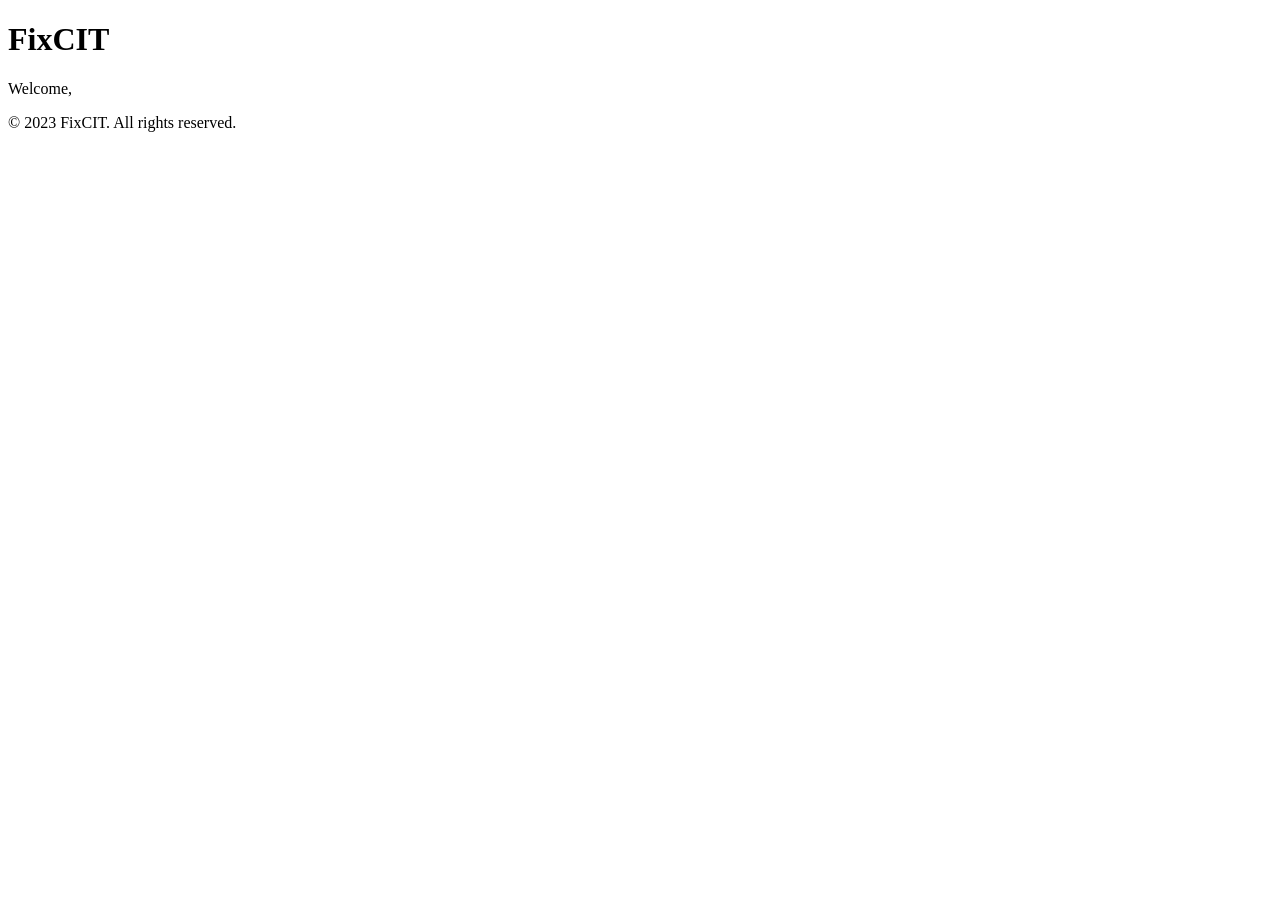
==== index.html @ baab7def "first" ====
<!DOCTYPE html>
<html lang="en">
    <head>
        <meta charset="UTF-8">
        <meta name="viewport" content="width=device-width, initial-scale=1.0">
        <link rel="stylesheet" href="styles.css">
        <title>FixCIT</title>
    </head>
    <body>
        <header>
            <h1>FixCIT</h1>
        </header>
        <main>
            <p>Welcome, </p>
        </main>
        <footer>
            <p>&copy; 2023 FixCIT. All rights reserved.</p>
        </footer>
    </body>
</html>
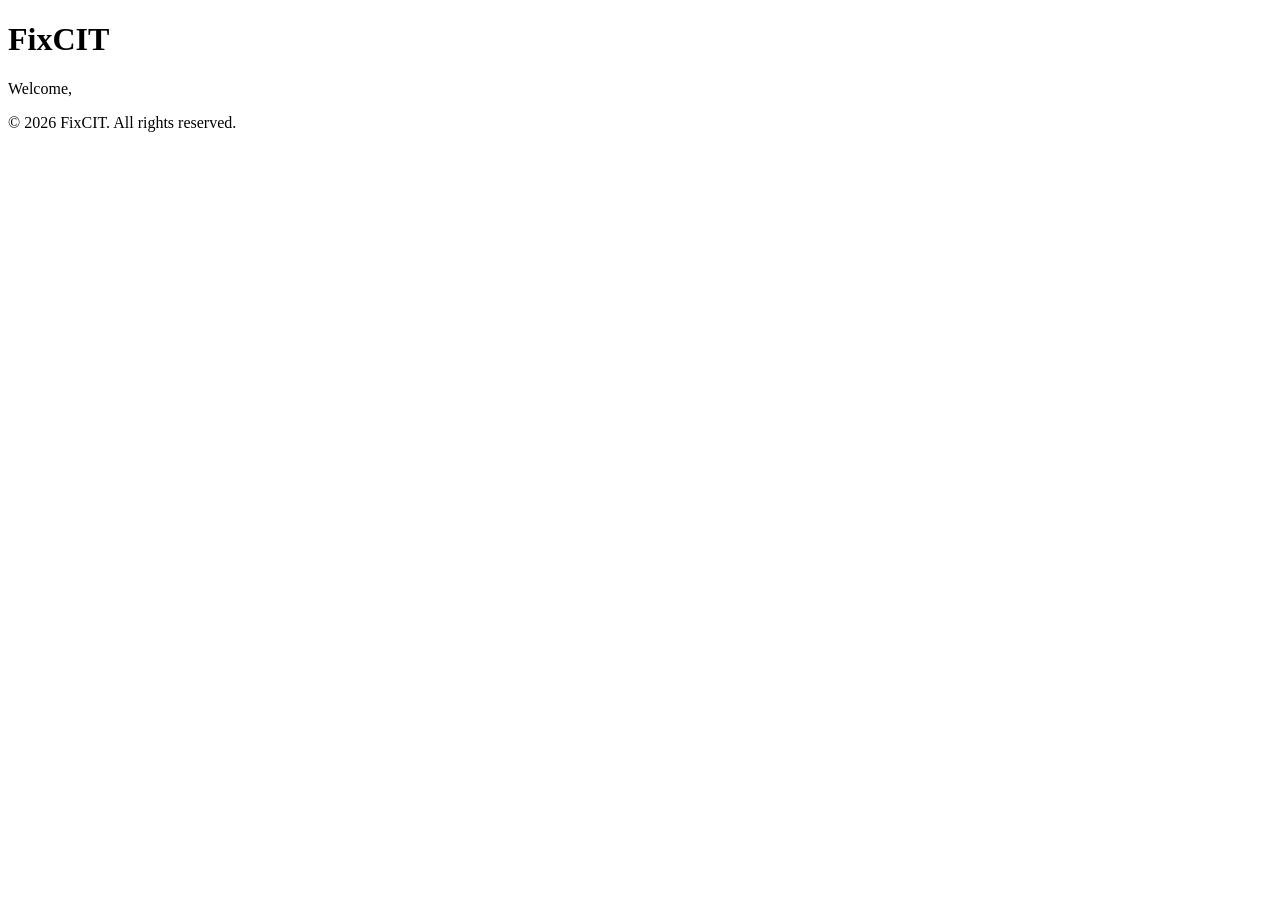
==== commit cb08e0ac: "layout" ====
--- a/index.html
+++ b/index.html
@@ -14,7 +14,7 @@
             <p>Welcome, </p>
         </main>
         <footer>
-            <p>&copy; 2023 FixCIT. All rights reserved.</p>
+            <p>&copy; 2026 FixCIT. All rights reserved.</p>
         </footer>
     </body>
 </html>
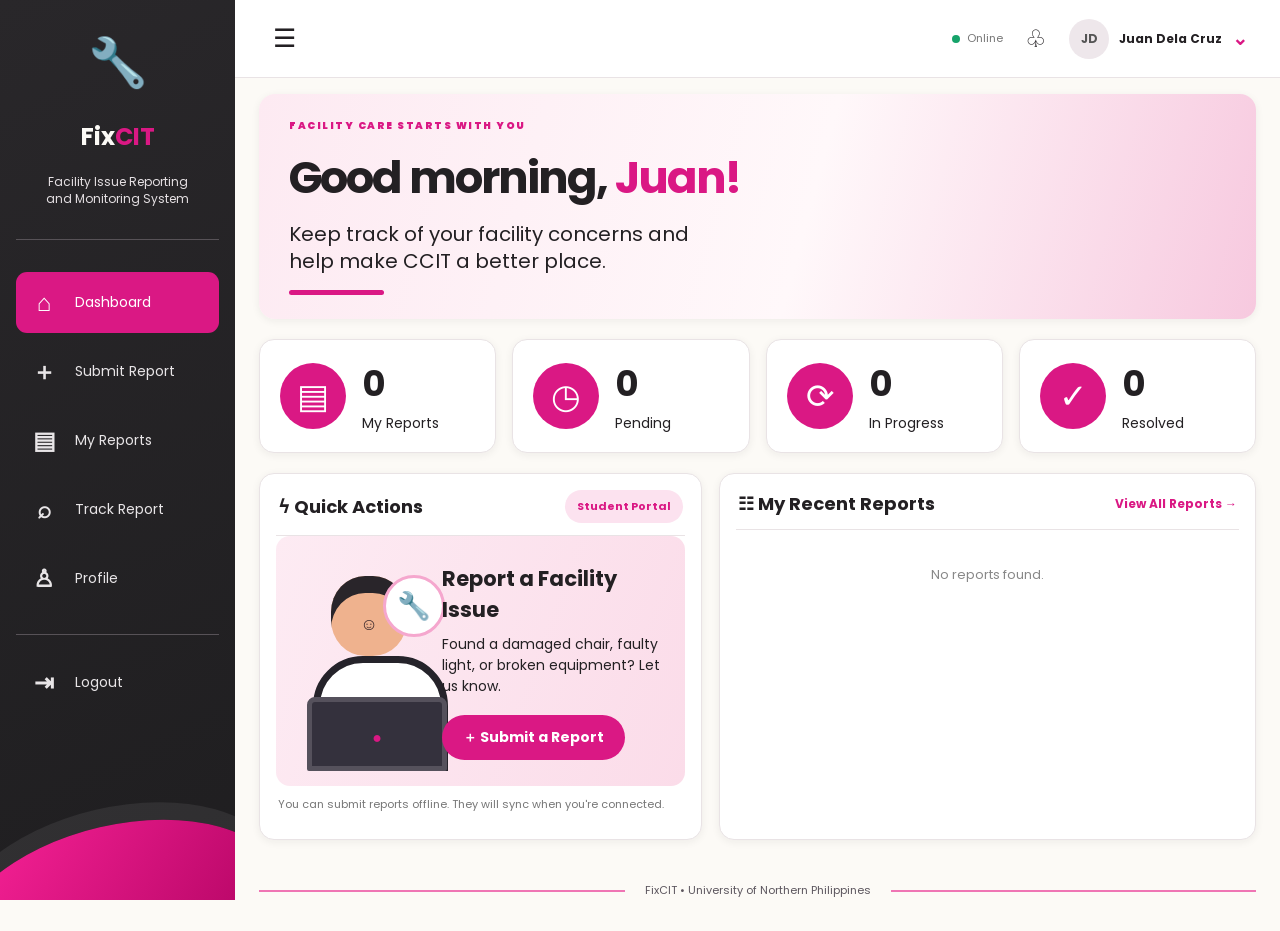
==== commit a7759d1b: "no db, remove ccit in fixcit ccit, and fix ui" ====
--- a/index.html
+++ b/index.html
@@ -3,18 +3,13 @@
     <head>
         <meta charset="UTF-8">
         <meta name="viewport" content="width=device-width, initial-scale=1.0">
+        <link rel="manifest" href="manifest.json">
         <link rel="stylesheet" href="styles.css">
-        <title>FixCIT</title>
+        <meta name="theme-color" content="#da1884">
+        <title>Dashboard | FixCIT</title>
     </head>
-    <body>
-        <header>
-            <h1>FixCIT</h1>
-        </header>
-        <main>
-            <p>Welcome, </p>
-        </main>
-        <footer>
-            <p>&copy; 2026 FixCIT. All rights reserved.</p>
-        </footer>
+    <body data-page="dashboard">
+        <div id="app"></div>
+        <script src="app.js"></script>
     </body>
 </html>
--- a/styles.css
+++ b/styles.css
@@ -0,0 +1,1110 @@
+@font-face {
+    font-family: 'Poppins';
+    src: url('assets/fonts/Poppins-Regular.ttf') format('truetype');
+    font-weight: 400;
+    font-style: normal;
+}
+
+@font-face {
+    font-family: 'Poppins';
+    src: url('assets/fonts/Poppins-Bold.ttf') format('truetype');
+    font-weight: 700;
+    font-style: normal;
+}
+
+@font-face {
+    font-family: 'Poppins';
+    src: url('assets/fonts/Poppins-Black.ttf') format('truetype');
+    font-weight: 900;
+    font-style: normal;
+}
+
+@font-face {
+    font-family: 'Poppins';
+    src: url('assets/fonts/Poppins-Italic.ttf') format('truetype');
+    font-weight: 400;
+    font-style: italic;
+}
+
+:root {
+    --pink:#da1884;
+    --pink-dark:#c80d73;
+    --cream:#fcfaf6;
+    --ink:#232023;
+    --muted:#77727a;
+    --line:#e9e3e5;
+    --soft:#fde8f2;
+    --shadow:0 2px 9px #23202310;
+}
+
+* {
+    box-sizing:border-box;
+}
+
+body {
+    margin:0;
+    background:var(--cream);
+    color:var(--ink);
+    font-family: 'Poppins', sans-serif;
+}
+
+a {
+    color:inherit;
+}
+
+.sidebar {
+    position:fixed;
+    inset:0 auto 0 0;
+    width:235px;
+    background:linear-gradient(155deg,#29272a,#1f1e20);
+    color:#fff;
+    padding:27px 16px;
+    display:flex;
+    flex-direction:column;
+    z-index:5;
+    overflow:hidden;
+}
+
+.brand {
+    text-align:center;
+    padding:0 8px 32px;
+    border-bottom:1px solid #575257;
+    z-index:1;
+}
+
+.brand-mark {
+    font-size:48px;
+}
+
+.brand h1,
+.login-card h1 {
+    color: #fcfaf6;
+    display: inline-flex;
+    gap: 0;
+    letter-spacing: 0;
+    white-space: nowrap;
+}
+
+.brand h1 span,
+.login-card h1 span {
+    color: #da1884;
+}
+
+
+.brand p {
+    font-size:12px;
+    line-height:1.4;
+    color:#e5e0e3;
+    margin:0;
+}
+
+.side-nav {
+    display:grid;
+    gap:8px;
+    margin-top:32px;
+    z-index:1;
+}
+
+.nav-link {
+    display:flex;
+    align-items:center;
+    gap:16px;
+    padding:13px;
+    border-radius:11px;
+    color:#e8e5e7;
+    text-decoration:none;
+    font-size:14px;
+}
+
+.nav-link b {
+    font-size:24px;
+    width:30px;
+    text-align:center;
+}
+
+.nav-link:hover,.nav-link.active {
+    background:var(--pink);
+    color:#fff;
+}
+
+.side-bottom {
+    margin-top:25px;
+    padding-top:17px;
+    border-top:1px solid #575257;
+    z-index:1;
+}
+
+.sidebar-decoration {
+    position:absolute;
+    width:330px;
+    height:180px;
+    bottom:-105px;
+    left:-45px;
+    background:linear-gradient(135deg,#fa2398,#a9005c);
+    border-radius:50% 50% 0 0;
+    transform:rotate(-13deg);
+    box-shadow:0 -18px #ffffff12;
+}
+
+.main-shell {
+    margin-left:235px;
+    min-height:100vh;
+}
+
+.topbar {
+    height:78px;
+    background:#fff;
+    border-bottom:1px solid var(--line);
+    display:flex;
+    align-items:center;
+    justify-content:space-between;
+    padding:0 32px;
+    position:sticky;
+    top:0;
+    z-index:4;
+}
+
+.icon-btn {
+    border:0;
+    background:none;
+    font-size:26px;
+    cursor:pointer;
+    color:var(--ink);
+}
+
+.top-actions {
+    display:flex;
+    align-items:center;
+    gap:22px;
+}
+
+.connection {
+    font-size:11px;
+    color:#777;
+    display:flex;
+    align-items:center;
+    gap:7px;
+}
+
+.connection i {
+    width:8px;
+    height:8px;
+    background:#16a36a;
+    border-radius:50%;
+}
+
+.connection.offline i {
+    background:#d97706;
+}
+
+.bell {
+    font-size:24px;
+}
+
+.user-chip {
+    display:flex;
+    align-items:center;
+    gap:10px;
+    font-size:12px;
+    font-weight:600;
+    text-decoration:none;
+}
+
+.user-chip>b {
+    color:var(--pink);
+    font-size:19px;
+}
+
+.avatar {
+    width:40px;
+    height:40px;
+    border-radius:50%;
+    background:#eee7eb;
+    color:#555;
+    display:grid;
+    place-items:center;
+    font-size:12px;
+}
+
+.content {
+    padding:16px 24px 24px;
+    max-width:1700px;
+    margin:auto;
+}
+
+.hero {
+    height:225px;
+    border-radius:16px;
+    overflow:hidden;
+    position:relative;
+    background:linear-gradient(105deg,#fdeaf2,#fff8fa 55%,#f7c9df);
+    box-shadow:var(--shadow);
+    display:flex;
+    align-items:center;
+    padding:30px;
+    isolation:isolate;
+}
+
+.hero-copy {
+    z-index:2;
+}
+
+.eyebrow {
+    font-size:10px;
+    letter-spacing:1.5px;
+    font-weight:800;
+    color:var(--pink);
+    margin:0 0 10px;
+}
+
+.hero h2 {
+    font-size:clamp(28px,3.5vw,49px);
+    letter-spacing:-2px;
+    margin:0 0 10px;
+}
+
+.hero h2 span {
+    color:var(--pink);
+}
+
+.hero-copy>p:not(.eyebrow) {
+    font-size:20px;
+    line-height:1.35;
+    margin:0;
+}
+
+.hero-line {
+    width:95px;
+    height:5px;
+    border-radius:8px;
+    background:var(--pink);
+    margin-top:15px;
+}
+
+.hero-art {
+    position:absolute;
+    right:0;
+    bottom:0;
+    width:46%;
+    height:100%;
+    background:linear-gradient(145deg,#ffffff30,#23202310);
+    clip-path:polygon(23% 0,100% 0,100% 100%,0 100%);
+}
+
+.campus-building {
+    position:absolute;
+    inset:25px 20px 0 30px;
+    border:8px solid #ffffffb0;
+    background:repeating-linear-gradient(90deg,#ffffffc9 0 7px,transparent 7px 70px),repeating-linear-gradient(0deg,#ffffff90 0 6px,transparent 6px 47px),linear-gradient(135deg,#a9b3b6,#64777c);
+    transform:skewY(-3deg);
+    box-shadow:0 0 30px #c3a8b4;
+}
+
+.campus-building span {
+    position:absolute;
+    top:15%;
+    left:40%;
+    font-size:clamp(22px,3vw,43px);
+    font-weight:800;
+    color:#c51b65;
+    text-shadow:1px 2px #fff;
+}
+
+.stats-grid {
+    display:grid;
+    grid-template-columns:repeat(4,1fr);
+    gap:16px;
+    margin:20px 0;
+}
+
+.stat-card {
+    min-height:112px;
+    background:#fff;
+    border:1px solid var(--line);
+    border-radius:15px;
+    box-shadow:var(--shadow);
+    display:flex;
+    align-items:center;
+    gap:16px;
+    padding:17px 20px;
+}
+
+.stat-icon {
+    width:66px;
+    height:66px;
+    border-radius:50%;
+    background:var(--pink);
+    color:#fff;
+    display:grid;
+    place-items:center;
+    font-size:34px;
+    flex-shrink:0;
+}
+
+.stat-card strong {
+    display:block;
+    font-size:35px;
+}
+
+.stat-card span {
+    font-size:14px;
+}
+
+.dashboard-grid {
+    display:grid;
+    grid-template-columns:.95fr 1.15fr;
+    gap:17px;
+}
+
+.panel {
+    background:#fff;
+    border:1px solid var(--line);
+    border-radius:15px;
+    padding:16px;
+    box-shadow:var(--shadow);
+    min-width:0;
+}
+
+.panel-heading {
+    display:flex;
+    align-items:center;
+    justify-content:space-between;
+    gap:10px;
+    padding:0 2px 12px;
+    border-bottom:1px solid var(--line);
+}
+
+.panel-heading h3 {
+    font-size:18px;
+    margin:0;
+}
+
+.portal-tag {
+    font-size:11px;
+    font-weight:700;
+    color:var(--pink);
+    background:#fce2ef;
+    padding:8px 12px;
+    border-radius:25px;
+}
+
+.quick-card {
+    margin-top:0;
+    min-height:250px;
+    border-radius:14px;
+    background:linear-gradient(110deg,#fdebf3,#fbdce9);
+    display:flex;
+    align-items:center;
+    overflow:hidden;
+    padding:12px;
+}
+
+.student-art {
+    width:40%;
+    height:220px;
+    position:relative;
+    flex-shrink:0;
+}
+
+.student-face {
+    position:absolute;
+    left:28%;
+    top:25px;
+    width:76px;
+    height:80px;
+    border-radius:45%;
+    background:#efb28e;
+    color:#35252a;
+    text-align:center;
+    padding-top:35px;
+    font-size:17px;
+    box-shadow:inset 0 17px #29252a;
+}
+
+.student-shirt {
+    position:absolute;
+    left:16%;
+    bottom:0;
+    width:135px;
+    height:115px;
+    background:#fff;
+    border:7px solid #25232a;
+    border-radius:50px 50px 0 0;
+}
+
+.student-laptop {
+    position:absolute;
+    right:-5px;
+    bottom:0;
+    width:140px;
+    height:74px;
+    background:#34313d;
+    border:5px solid #55515c;
+    border-radius:8px 8px 2px 2px;
+    text-align:center;
+    padding-top:23px;
+    color:var(--pink);
+}
+
+.tool-bubble {
+    position:absolute;
+    top:24px;
+    right:-3px;
+    width:62px;
+    height:62px;
+    background:white;
+    border:3px solid #f5a7ce;
+    border-radius:50%;
+    display:grid;
+    place-items:center;
+    font-size:27px;
+}
+
+.quick-copy {
+    flex:1;
+    z-index:1;
+}
+
+.quick-copy h3 {
+    font-size:21px;
+    margin:0 0 9px;
+}
+
+.quick-copy p {
+    font-size:14px;
+    line-height:1.5;
+    margin:0 0 18px;
+}
+
+.primary-btn {
+    display:inline-block;
+    border:0;
+    background:var(--pink);
+    color:#fff;
+    padding:12px 21px;
+    border-radius:28px;
+    font-weight:700;
+    font-size:14px;
+    text-decoration:none;
+    cursor:pointer;
+}
+
+.primary-btn:hover {
+    background:var(--pink-dark);
+}
+
+.hint {
+    font-size:11px;
+    color:#777;
+    margin:10px 2px;
+}
+
+.text-btn {
+    border:0;
+    background:none;
+    color:var(--pink);
+    font-size:12px;
+    font-weight:700;
+    text-decoration:none;
+    cursor:pointer;
+}
+
+.report-list {
+    display:grid;
+}
+
+.report-row {
+    display:grid;
+    grid-template-columns:70px minmax(100px,1fr) auto 16px;
+    align-items:center;
+    gap:12px;
+    padding:12px 0;
+    border-bottom:1px solid #eee;
+}
+
+.report-row:last-child {
+    border-bottom:0;
+}
+
+.report-thumb {
+    width:70px;
+    height:60px;
+    border-radius:8px;
+    background:#e7e8e9;
+    display:grid;
+    place-items:center;
+    font-size:26px;
+}
+
+.report-info strong {
+    display:block;
+    font-size:13px;
+    margin-bottom:5px;
+}
+
+.report-info small {
+    display:block;
+    font-size:10px;
+    color:#777;
+    margin-top:3px;
+}
+
+.report-code {
+    color:#9a8d96!important;
+}
+
+.report-meta {
+    display:grid;
+    gap:7px;
+    justify-items:end;
+}
+
+.report-meta time {
+    font-size:10px;
+    color:#777;
+}
+
+.status {
+    font-size:10px;
+    font-weight:700;
+    border-radius:20px;
+    padding:8px 10px;
+    white-space:nowrap;
+}
+
+.status.pending {
+    background:#fff0ce;
+    color:#a45a00;
+}
+
+.status.progress {
+    background:#fce0ed;
+    color:#c70c70;
+}
+
+.status.resolved {
+    background:#d9f3e3;
+    color:#087b45;
+}
+
+.status.offline {
+    background:#e9e7ff;
+    color:#5146a5;
+}
+
+.row-arrow {
+    font-size:24px;
+    text-decoration:none;
+    color:#777;
+}
+
+.empty {
+    padding:35px 12px;
+    text-align:center;
+    color:#888;
+    font-size:13px;
+}
+
+.footer {
+    display:flex;
+    align-items:center;
+    gap:20px;
+    justify-content:center;
+    color:#5c565e;
+    font-size:11px;
+    margin:42px 0 8px;
+}
+
+.footer span {
+    height:2px;
+    background:#ef75b4;
+    flex:1;
+}
+
+.page-heading {
+    padding:20px 4px 22px;
+}
+
+.page-heading h2 {
+    font-size:32px;
+    letter-spacing:-1px;
+    margin:0 0 8px;
+}
+
+.page-heading>p:last-child {
+    color:#777;
+    margin:0;
+    font-size:14px;
+}
+
+.form-panel {
+    max-width:900px;
+    padding:24px;
+}
+
+.form-grid {
+    display:grid;
+    grid-template-columns:1fr 1fr;
+    gap:18px 20px;
+}
+
+.field {
+    min-width:0;
+}
+
+.field.full {
+    grid-column:1/-1;
+}
+
+.field label {
+    display:block;
+    font-size:12px;
+    font-weight:700;
+    margin:0 0 8px;
+}
+
+.field em {
+    color:var(--pink);
+    font-style:normal;
+}
+
+.field input,.field select,.field textarea {
+    width:100%;
+    border:1px solid #ded8dd;
+    border-radius:9px;
+    padding:12px;
+    font:inherit;
+    font-size:13px;
+    background:#fff;
+    color:var(--ink);
+}
+
+.field textarea {
+    resize:vertical;
+}
+
+.field small {
+    display:block;
+    color:#888;
+    font-size:10px;
+    margin-top:6px;
+}
+
+.offline-callout {
+    grid-column:1/-1;
+    background:#fff4fa;
+    border-left:3px solid var(--pink);
+    padding:13px 15px;
+    font-size:12px;
+    line-height:1.5;
+    color:#5e4c57;
+    border-radius:5px;
+}
+
+.form-actions {
+    display:flex;
+    justify-content:flex-end;
+    align-items:center;
+    gap:12px;
+    margin-top:8px;
+}
+
+.secondary-btn {
+    border:1px solid #ddd;
+    background:#fff;
+    border-radius:25px;
+    padding:11px 18px;
+    text-decoration:none;
+    font-size:13px;
+}
+
+.filters {
+    display:flex;
+    gap:12px;
+    margin-bottom:16px;
+}
+
+.filters input {
+    flex:1;
+}
+
+.filters input,.filters select,.track-search input {
+    border:1px solid #ded8dd;
+    border-radius:9px;
+    padding:11px;
+    font:inherit;
+    font-size:13px;
+}
+
+.track-panel {
+    max-width:800px;
+}
+
+.track-search {
+    display:flex;
+    align-items:end;
+    gap:12px;
+}
+
+.track-search .field {
+    flex:1;
+}
+
+.track-card {
+    border:1px solid var(--line);
+    border-radius:12px;
+    padding:18px;
+    margin-top:20px;
+}
+
+.track-top {
+    display:flex;
+    justify-content:space-between;
+    gap:12px;
+}
+
+.track-top small {
+    color:var(--pink);
+    font-weight:800;
+    letter-spacing:1px;
+    font-size:10px;
+}
+
+.track-top h3 {
+    margin:7px 0;
+    font-size:20px;
+}
+
+.track-top p {
+    margin:0;
+    color:#888;
+    font-size:11px;
+}
+
+.track-details {
+    display:grid;
+    grid-template-columns:1fr 1fr;
+    gap:8px 20px;
+    border-block:1px solid var(--line);
+    margin:18px 0;
+    padding:12px 0;
+}
+
+.track-details p {
+    font-size:12px;
+    margin:0;
+}
+
+.track-details b {
+    display:block;
+    color:#888;
+    font-size:10px;
+    margin-bottom:4px;
+}
+
+.timeline {
+    display:grid;
+    gap:17px;
+}
+
+.step {
+    position:relative;
+    padding-left:28px;
+    display:grid;
+    gap:4px;
+    font-size:12px;
+}
+
+.step:before {
+    content:"";
+    position:absolute;
+    left:7px;
+    top:14px;
+    bottom:-20px;
+    width:2px;
+    background:#e5dce2;
+}
+
+.step:last-child:before {
+    display:none;
+}
+
+.step i {
+    position:absolute;
+    left:0;
+    top:1px;
+    width:16px;
+    height:16px;
+    border-radius:50%;
+    border:2px solid #d8cbd3;
+    background:#fff;
+}
+
+.step.done i {
+    background:var(--pink);
+    border-color:var(--pink);
+}
+
+.step small {
+    color:#888;
+}
+
+.profile-panel {
+    max-width:850px;
+    padding:24px;
+}
+
+.profile-banner {
+    display:flex;
+    align-items:center;
+    gap:16px;
+    padding-bottom:22px;
+    margin-bottom:22px;
+    border-bottom:1px solid var(--line);
+}
+
+.profile-avatar {
+    width:65px;
+    height:65px;
+    border-radius:50%;
+    background:#fce2ef;
+    color:var(--pink);
+    display:grid;
+    place-items:center;
+    font-weight:800;
+    font-size:20px;
+}
+
+.profile-banner h3 {
+    margin:0 0 5px;
+}
+
+.profile-banner p {
+    margin:0;
+    color:#888;
+    font-size:12px;
+}
+
+.login-wrap {
+    min-height:100vh;
+    display:grid;
+    place-items:center;
+    padding:20px;
+    background:linear-gradient(135deg,#fdeaf2,#fcfaf6);
+}
+
+.login-card {
+    background:#fff;
+    border:1px solid var(--line);
+    border-radius:18px;
+    padding:34px;
+    width:min(420px,100%);
+    text-align:center;
+    box-shadow:var(--shadow);
+}
+
+.login-card h1 {
+    margin:5px 0;
+    font-size:28px;
+}
+
+.login-card>p {
+    font-size:11px;
+    color:#777;
+    margin:0 0 28px;
+}
+
+.login-card h2 {
+    text-align:left;
+    font-size:22px;
+}
+
+.login-card form {
+    text-align:left;
+    display:grid;
+    gap:15px;
+}
+
+.full-btn {
+    width:100%;
+    margin-top:8px;
+}
+
+.login-card .hint {
+    line-height:1.5;
+    margin:16px 0;
+}
+
+.login-card>.text-btn {
+    display:inline-block;
+    margin-top:10px;
+}
+
+.toast {
+    position:fixed;
+    right:22px;
+    bottom:22px;
+    background:#29272a;
+    color:white;
+    padding:13px 18px;
+    border-radius:10px;
+    box-shadow:var(--shadow);
+    font-size:13px;
+    opacity:0;
+    transform:translateY(10px);
+    pointer-events:none;
+    transition:.25s;
+    z-index:10;
+}
+
+.toast.show {
+    opacity:1;
+    transform:translateY(0);
+}
+
+.fatal {
+    padding:40px;
+}
+
+@media(max-width:1150px) {
+    .sidebar {
+        width:205px;
+    }
+    .main-shell {
+        margin-left:205px;
+    }
+    .stats-grid {
+        grid-template-columns:repeat(2,1fr);
+    }
+    .dashboard-grid {
+        grid-template-columns:1fr;
+    }
+}
+
+@media(max-width:700px) {
+    .sidebar {
+        width:245px;
+        transform:translateX(-100%);
+        transition:.25s;
+    }
+    .sidebar.open {
+        transform:translateX(0);
+    }
+    .main-shell {
+        margin-left:0;
+    }
+    .topbar {
+        height:64px;
+        padding:0 15px;
+    }
+    .top-actions {
+        gap:11px;
+    }
+    .connection {
+        font-size:0;
+    }
+    .connection i {
+        width:10px;
+        height:10px;
+    }
+    .user-chip>span:nth-child(2) {
+        display:none;
+    }
+    .avatar {
+        width:35px;
+        height:35px;
+    }
+    .content {
+        padding:12px;
+    }
+    .hero {
+        height:200px;
+        padding:19px;
+    }
+    .hero h2 {
+        font-size:29px;
+        letter-spacing:-1px;
+    }
+    .hero-copy>p:not(.eyebrow) {
+        font-size:14px;
+    }
+    .hero-art {
+        opacity:.35;
+        width:60%;
+    }
+    .stats-grid {
+        gap:9px;
+        margin:12px 0;
+    }
+    .stat-card {
+        padding:10px;
+        min-height:83px;
+        gap:8px;
+    }
+    .stat-icon {
+        width:43px;
+        height:43px;
+        font-size:23px;
+    }
+    .stat-card strong {
+        font-size:25px;
+    }
+    .stat-card span {
+        font-size:11px;
+    }
+    .student-art {
+        display:none;
+    }
+    .quick-card {
+        display:block;
+        padding:16px;
+    }
+    .quick-copy h3 {
+        font-size:19px;
+    }
+    .report-row {
+        grid-template-columns:48px minmax(80px,1fr) auto;
+        gap:8px;
+    }
+    .report-thumb {
+        width:48px;
+        height:48px;
+        font-size:20px;
+    }
+    .report-info strong {
+        font-size:11px;
+    }
+    .report-info small {
+        font-size:9px;
+    }
+    .report-meta time {
+        display:none;
+    }
+    .status {
+        font-size:8px;
+        padding:7px;
+    }
+    .row-arrow {
+        display:none;
+    }
+    .footer {
+        font-size:9px;
+        gap:8px;
+        margin-top:25px;
+    }
+    .form-grid,.track-details {
+        grid-template-columns:1fr;
+    }
+    .field.full {
+        grid-column:auto;
+    }
+    .filters,.track-search {
+        display:grid;
+    }
+    .page-heading h2 {
+        font-size:27px;
+    }
+    .form-panel,.profile-panel {
+        padding:16px;
+    }
+}
